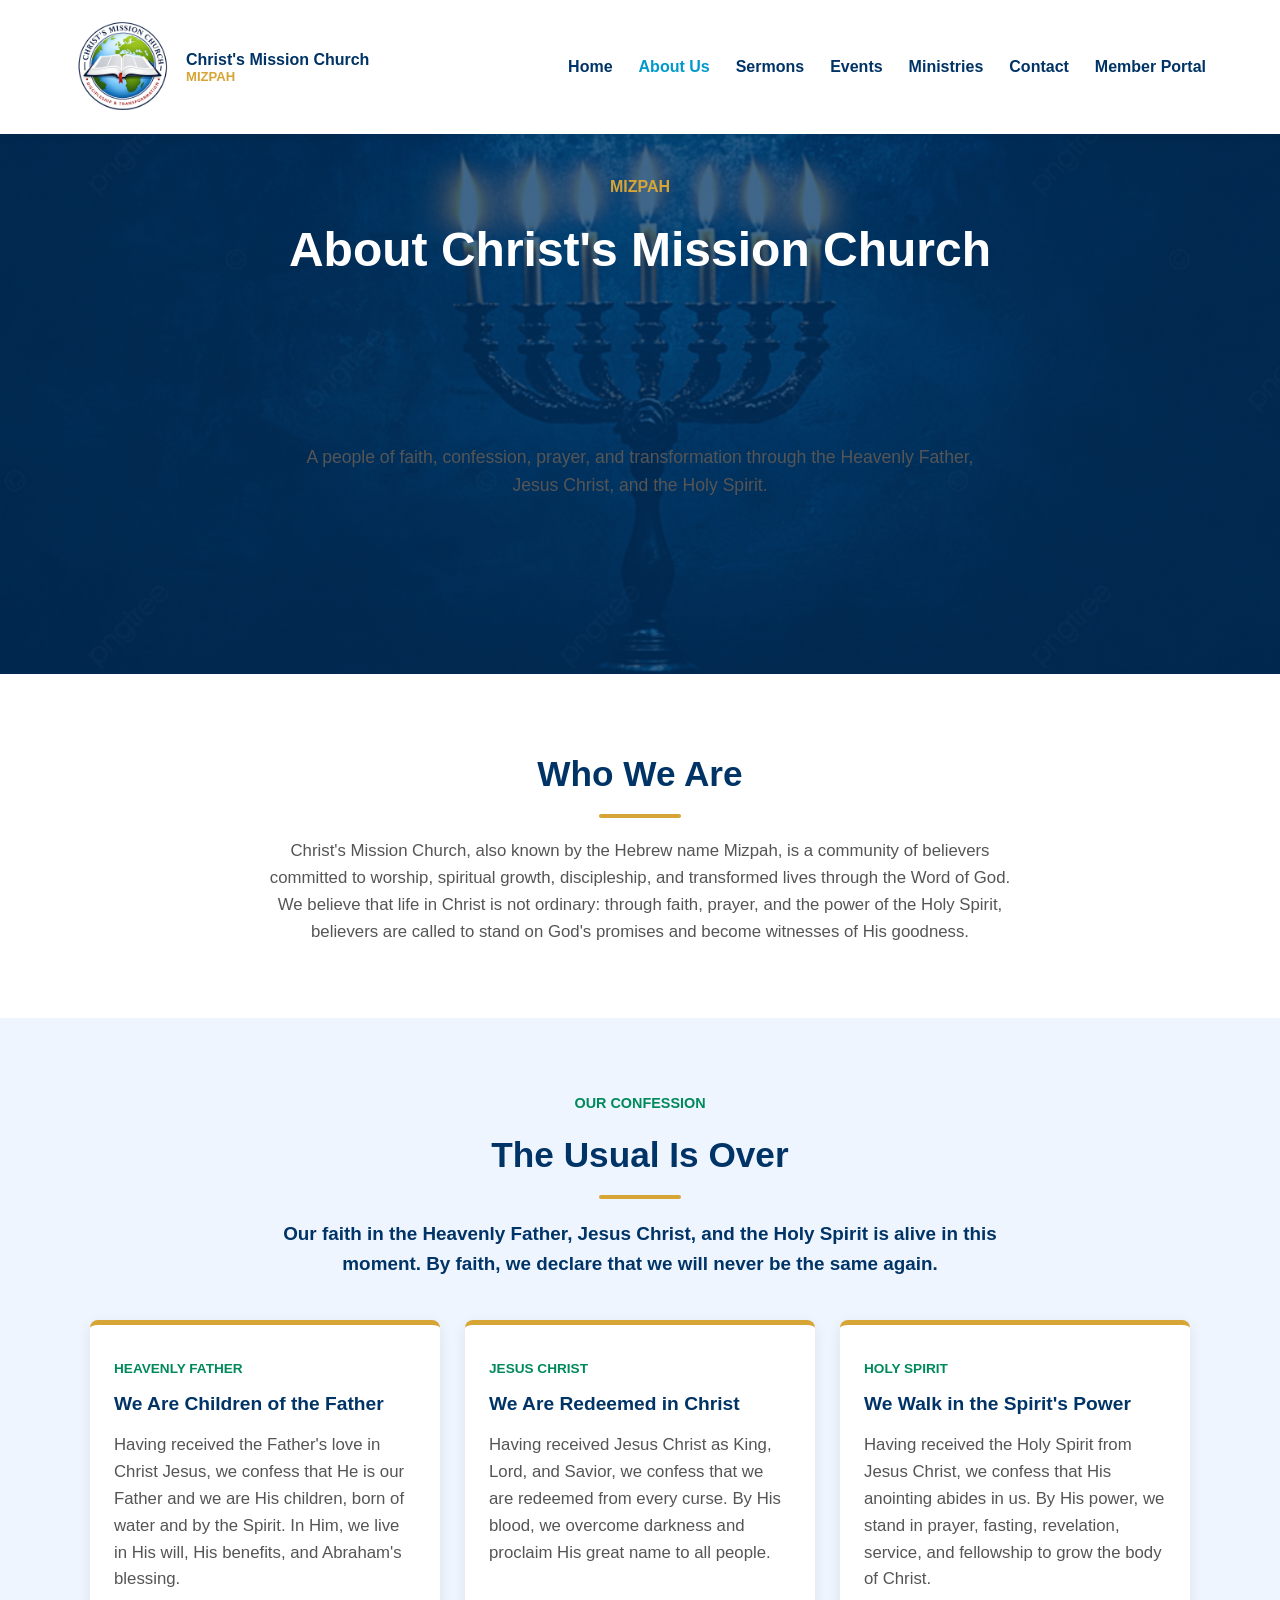
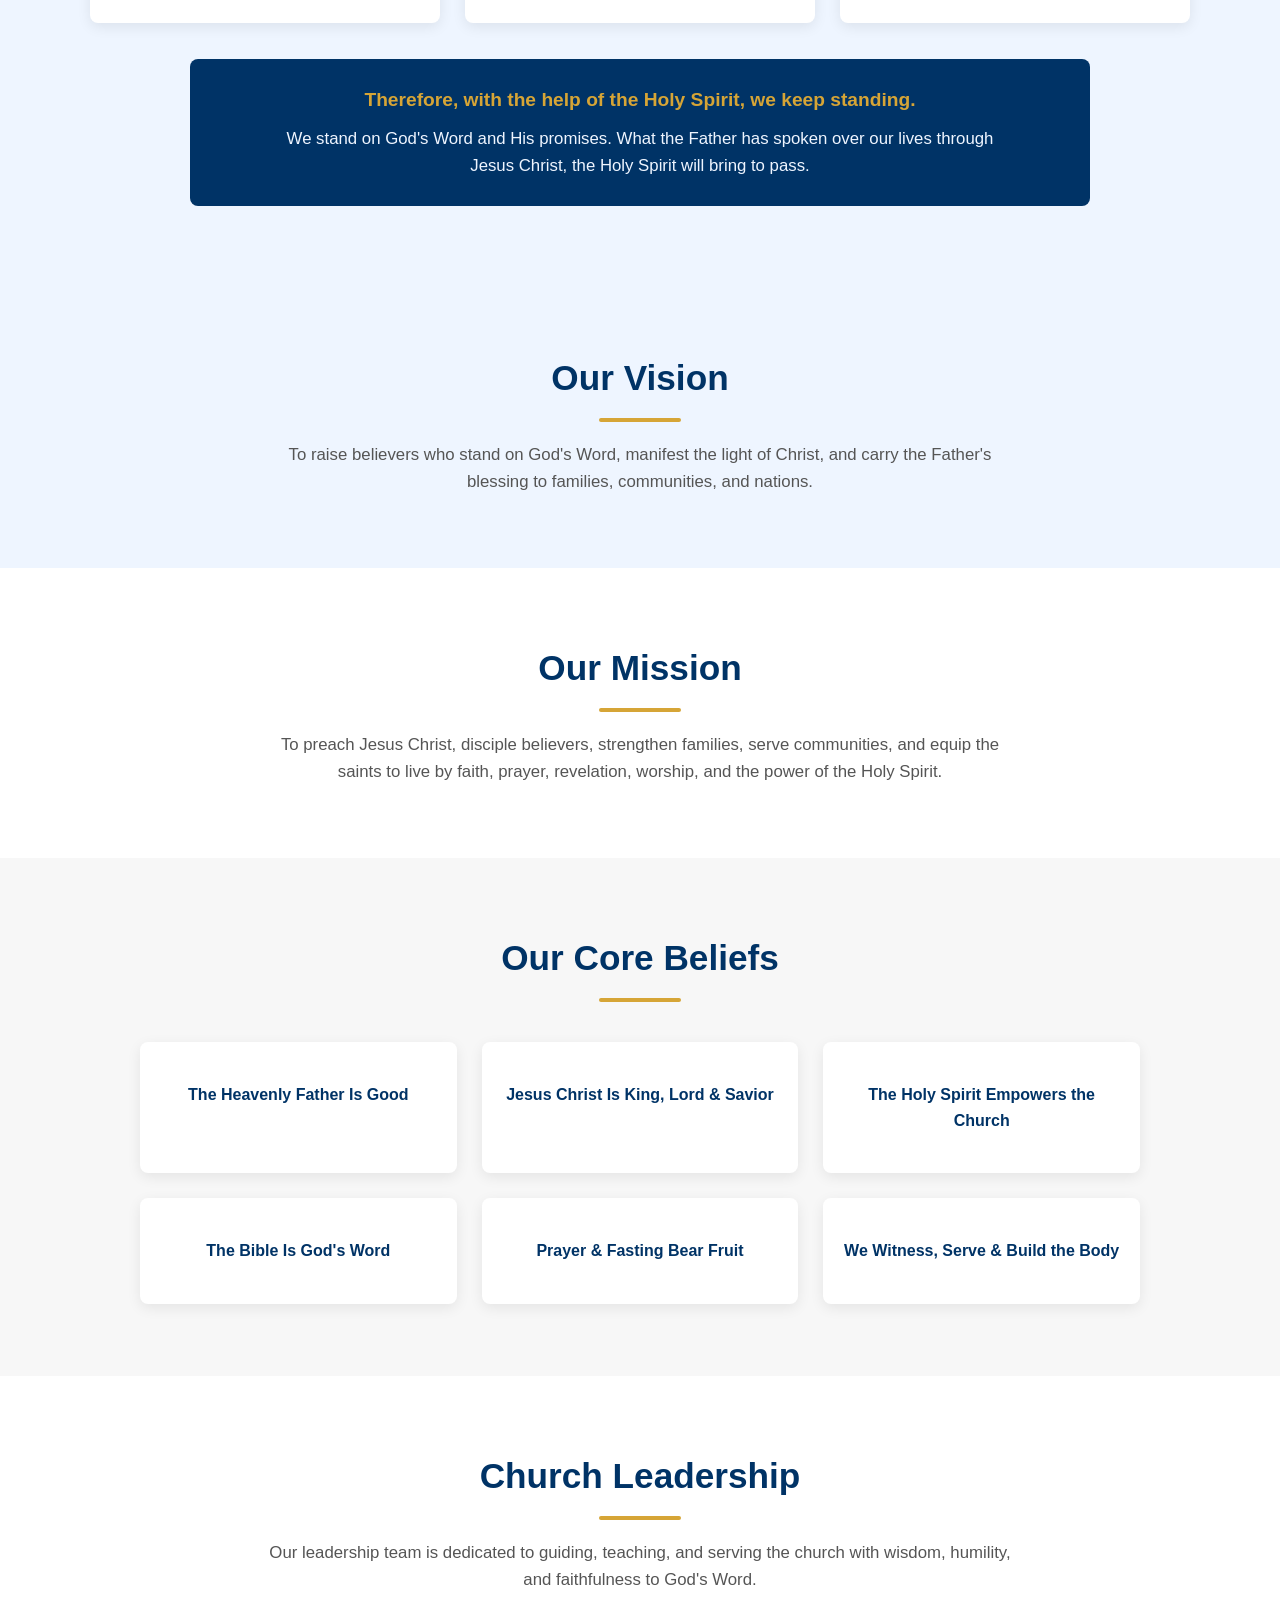
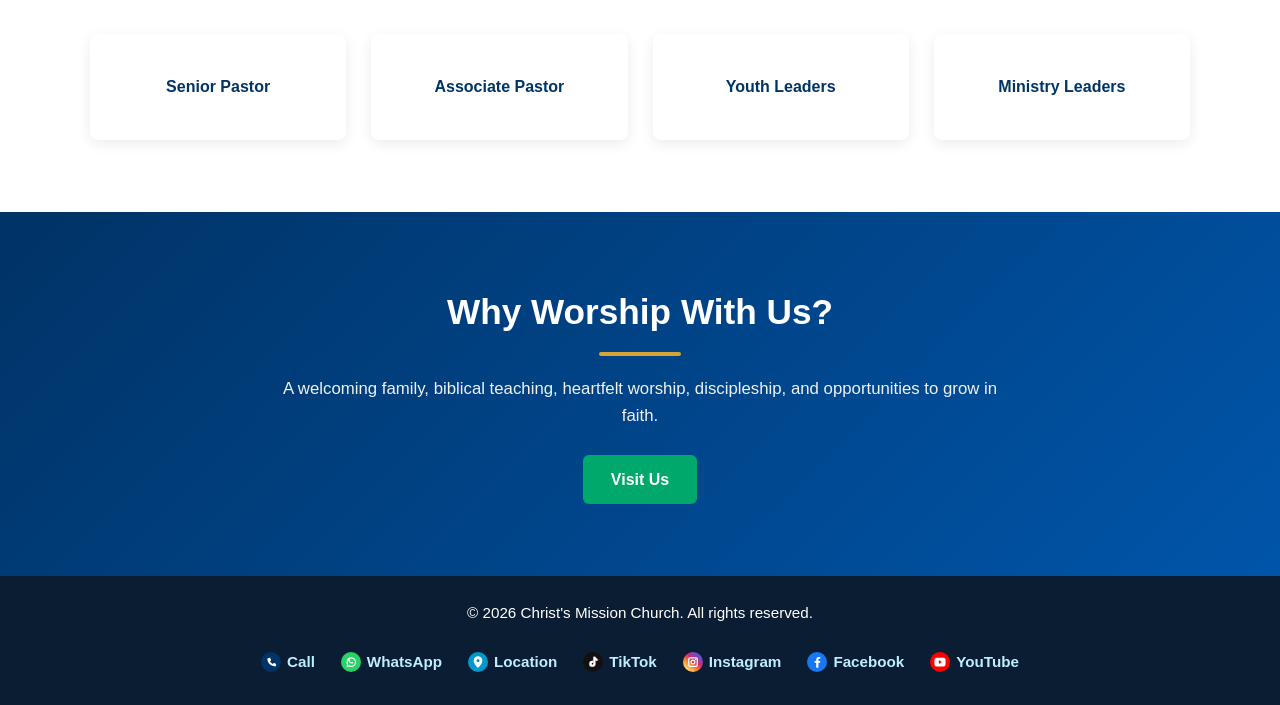
==== about.html @ 1182f3ea "Create clean public website repo" ====
<!DOCTYPE html>
<html lang="en">
<head>
    <meta charset="UTF-8">
    <meta name="viewport" content="width=device-width, initial-scale=1.0">
    <title>About Us | Christ's Mission Church</title>
    <link rel="stylesheet" href="Style/main.css">
</head>
<body>

    <!-- Header -->
    <header>
        <nav class="navbar">
            <div class="logo-container">
                <img src="Images/logo.png" alt="Christ's Mission Church Logo" class="logo">
                <span class="brand-text">Christ's Mission Church <small>Mizpah</small></span>
            </div>

            <button class="menu-toggle" type="button" aria-label="Open navigation menu" aria-controls="primary-navigation" aria-expanded="false">
                <span></span>
                <span></span>
                <span></span>
            </button>

            <ul class="nav-links" id="primary-navigation">
                <li><a href="index.html">Home</a></li>
                <li><a href="about.html">About Us</a></li>
                <li><a href="sermons.html">Sermons</a></li>
                <li><a href="events.html">Events</a></li>
                <li><a href="ministries.html">Ministries</a></li>
                <li><a href="contact.html">Contact</a></li>
                <li><a href="login.html">Member Portal</a></li>
            </ul>
        </nav>
    </header>

    <!-- Hero -->
    <section class="about-hero">
        <span class="hero-kicker">Mizpah</span>
        <h1>About Christ's Mission Church</h1>
        <p>
            A people of faith, confession, prayer, and transformation through
            the Heavenly Father, Jesus Christ, and the Holy Spirit.
        </p>
    </section>

    <!-- Who We Are -->
    <section class="about-section">
        <h2>Who We Are</h2>
        <p>
            Christ's Mission Church, also known by the Hebrew name Mizpah, is a community of believers
            committed to worship, spiritual growth, discipleship, and transformed lives
            through the Word of God. We believe that life in Christ is not ordinary:
            through faith, prayer, and the power of the Holy Spirit, believers are called
            to stand on God's promises and become witnesses of His goodness.
        </p>
    </section>

    <section class="confession-section">
        <span class="section-label">Our Confession</span>
        <h2>The Usual Is Over</h2>
        <p class="confession-lead">
            Our faith in the Heavenly Father, Jesus Christ, and the Holy Spirit is alive
            in this moment. By faith, we declare that we will never be the same again.
        </p>

        <div class="confession-grid">
            <article class="confession-card">
                <span class="card-label">Heavenly Father</span>
                <h3>We Are Children of the Father</h3>
                <p>
                    Having received the Father's love in Christ Jesus, we confess that He
                    is our Father and we are His children, born of water and by the Spirit.
                    In Him, we live in His will, His benefits, and Abraham's blessing.
                </p>
            </article>

            <article class="confession-card">
                <span class="card-label">Jesus Christ</span>
                <h3>We Are Redeemed in Christ</h3>
                <p>
                    Having received Jesus Christ as King, Lord, and Savior, we confess that
                    we are redeemed from every curse. By His blood, we overcome darkness and
                    proclaim His great name to all people.
                </p>
            </article>

            <article class="confession-card">
                <span class="card-label">Holy Spirit</span>
                <h3>We Walk in the Spirit's Power</h3>
                <p>
                    Having received the Holy Spirit from Jesus Christ, we confess that His
                    anointing abides in us. By His power, we stand in prayer, fasting,
                    revelation, service, and fellowship to grow the body of Christ.
                </p>
            </article>
        </div>

        <div class="declaration-band">
            <strong>Therefore, with the help of the Holy Spirit, we keep standing.</strong>
            <p>
                We stand on God's Word and His promises. What the Father has spoken over
                our lives through Jesus Christ, the Holy Spirit will bring to pass.
            </p>
        </div>
    </section>

    <!-- Vision -->
    <section class="vision">
        <h2>Our Vision</h2>
        <p>
            To raise believers who stand on God's Word, manifest the light of Christ,
            and carry the Father's blessing to families, communities, and nations.
        </p>
    </section>

    <!-- Mission -->
    <section class="mission">
        <h2>Our Mission</h2>
        <p>
            To preach Jesus Christ, disciple believers, strengthen families, serve
            communities, and equip the saints to live by faith, prayer, revelation,
            worship, and the power of the Holy Spirit.
        </p>
    </section>

    <!-- Core Beliefs -->
    <section class="beliefs">
        <h2>Our Core Beliefs</h2>

        <div class="belief-grid">
            <div class="card">The Heavenly Father Is Good</div>
            <div class="card">Jesus Christ Is King, Lord &amp; Savior</div>
            <div class="card">The Holy Spirit Empowers the Church</div>
            <div class="card">The Bible Is God's Word</div>
            <div class="card">Prayer &amp; Fasting Bear Fruit</div>
            <div class="card">We Witness, Serve &amp; Build the Body</div>
        </div>
    </section>

    <!-- Leadership -->
    <section class="leadership">
        <h2>Church Leadership</h2>
        <p>
            Our leadership team is dedicated to guiding,
            teaching, and serving the church with wisdom,
            humility, and faithfulness to God's Word.
        </p>

        <div class="leadership-grid">
            <div class="card">Senior Pastor</div>
            <div class="card">Associate Pastor</div>
            <div class="card">Youth Leaders</div>
            <div class="card">Ministry Leaders</div>
        </div>
    </section>

    <!-- Why Join -->
    <section class="cta">
        <h2>Why Worship With Us?</h2>
        <p>
            A welcoming family, biblical teaching,
            heartfelt worship, discipleship, and
            opportunities to grow in faith.
        </p>
        <a href="contact.html" class="btn">Visit Us</a>
    </section>

    <!-- Footer -->
    <footer>
        <div class="footer-content">
            <p>&copy; <span class="current-year">2026</span> Christ's Mission Church. All rights reserved.</p>
            <div class="footer-links">
                <a href="tel:+254722750727"><img src="Images/icon-phone.svg" alt="">Call</a>
                <a href="https://wa.me/254722750727" target="_blank" rel="noopener noreferrer"><img src="Images/icon-whatsapp.svg" alt="">WhatsApp</a>
                <a href="https://maps.app.goo.gl/nSy3ifH5L9tVrJJA7" target="_blank" rel="noopener noreferrer"><img src="Images/icon-location.svg" alt="">Location</a>
                <a href="https://www.tiktok.com/@christmissionchurchmedia" target="_blank" rel="noopener noreferrer"><img src="Images/icon-tiktok.svg" alt="">TikTok</a>
                <a href="https://www.instagram.com/christ_missionchurch" target="_blank" rel="noopener noreferrer"><img src="Images/icon-instagram.svg" alt="">Instagram</a>
                <a href="https://www.facebook.com/share/g/18jx7vKJ1u/" target="_blank" rel="noopener noreferrer"><img src="Images/icon-facebook.svg" alt="">Facebook</a>
                <a href="https://www.youtube.com/@christsmissionchurchke8321" target="_blank" rel="noopener noreferrer"><img src="Images/icon-youtube.svg" alt="">YouTube</a>
            </div>
        </div>
    </footer>

    <script src="Scripts/main.js"></script>
</body>
</html>
---- Style/main.css ----
/* =========================
   GLOBAL RESET
========================= */
* {
    margin: 0;
    padding: 0;
    box-sizing: border-box;
}

body {
    font-family: Arial, Helvetica, sans-serif;
    line-height: 1.6;
    background-color: #f8f9fa;
    color: #222;
}

:root {
    --accent-gold: #d6a536;
}

img {
    max-width: 100%;
}

/* =========================
   NAVBAR
========================= */
header {
    background: #ffffff;
    box-shadow: 0 2px 8px rgba(0, 0, 0, 0.08);
    position: sticky;
    top: 0;
    z-index: 1000;
}

.navbar {
    display: flex;
    justify-content: space-between;
    align-items: center;
    max-width: 1200px;
    margin: auto;
    padding: 15px 30px;
    gap: 24px;
}

.logo-container {
    display: flex;
    align-items: center;
    gap: 12px;
}

.logo {
    width: 104px;
    height: 104px;
    cursor: pointer;
}

.brand-text {
    color: #003366;
    display: flex;
    flex-direction: column;
    font-size: 1rem;
    font-weight: bold;
    line-height: 1.2;
}

.brand-text small {
    color: var(--accent-gold);
    font-size: 0.82rem;
    text-transform: uppercase;
}

.menu-toggle {
    display: none;
    width: 44px;
    height: 44px;
    border: 1px solid #c9d8e8;
    border-radius: 8px;
    background: white;
    cursor: pointer;
    align-items: center;
    justify-content: center;
    flex-direction: column;
    gap: 5px;
}

.menu-toggle span {
    width: 22px;
    height: 2px;
    background: #003366;
    border-radius: 999px;
    transition: transform 0.3s ease, opacity 0.3s ease;
}

.menu-toggle.is-open span:nth-child(1) {
    transform: translateY(7px) rotate(45deg);
}

.menu-toggle.is-open span:nth-child(2) {
    opacity: 0;
}

.menu-toggle.is-open span:nth-child(3) {
    transform: translateY(-7px) rotate(-45deg);
}

.nav-links {
    display: flex;
    list-style: none;
    gap: 18px;
    flex-wrap: wrap;
    justify-content: flex-end;
}

.nav-links li a {
    border-radius: 6px;
    text-decoration: none;
    color: #003366;
    font-weight: 600;
    padding: 8px 4px;
    transition: 0.3s ease;
}

.nav-links li a:hover,
.nav-links li a[aria-current="page"] {
    color: #0099cc;
}

/* =========================
   HERO SECTION
========================= */
.hero {
    min-height: 90vh;
    display: flex;
    flex-direction: column;
    justify-content: center;
    align-items: center;
    text-align: center;

    background: linear-gradient(
            rgba(0, 51, 102, 0.65),
            rgba(0, 51, 102, 0.65)
        ),
        url("../Images/Church-bg.png") center/cover no-repeat;

    color: white;
    padding: 40px 20px;
}

.hero h1 {
    font-size: 3.5rem;
    margin-bottom: 15px;
}

.hero-kicker {
    color: var(--accent-gold);
    display: inline-block;
    font-weight: bold;
    margin-bottom: 12px;
    text-transform: uppercase;
}

.hero p {
    font-size: 1.2rem;
    max-width: 650px;
    margin-bottom: 25px;
}

/* =========================
   BUTTONS
========================= */
.btn,
.btn-secondary {
    display: inline-block;
    padding: 12px 28px;
    border-radius: 6px;
    text-decoration: none;
    font-weight: bold;
    transition: 0.3s ease;
}

.btn {
    background: #00a86b;
    color: white;
}

.btn:hover {
    background: #00895a;
    transform: translateY(-3px);
}

.btn-secondary {
    background: #003366;
    color: white;
    margin-top: 15px;
}

.btn-secondary:hover {
    background: #0055aa;
    transform: translateY(-2px);
}

/* =========================
   GENERAL SECTION STYLING
========================= */
section {
    padding: 72px 20px;
    text-align: center;
}

section h2 {
    font-size: 2.2rem;
    color: #003366;
    margin-bottom: 20px;
}

section > h2::after {
    content: "";
    display: block;
    width: 82px;
    height: 4px;
    margin: 12px auto 0;
    border-radius: 999px;
    background: var(--accent-gold);
}

section p {
    max-width: 750px;
    margin: auto;
    color: #555;
    font-size: 1.05rem;
}

/* =========================
   MISSION
========================= */
.mission {
    background: white;
}

/* =========================
   SERMONS
========================= */
.sermons {
    background: #eef5ff;
}

/* =========================
   EVENTS
========================= */
.events {
    background: white;
}

/* =========================
   MINISTRIES
========================= */
.ministries {
    background: #f7f7f7;
}

.ministry-grid {
    margin-top: 40px;
    display: grid;
    grid-template-columns: repeat(5, 1fr);
    gap: 25px;
    max-width: 1100px;
    margin-left: auto;
    margin-right: auto;
}

.card {
    background: white;
    padding: 40px 20px;
    border-radius: 8px;
    box-shadow: 0 4px 14px rgba(0, 0, 0, 0.08);
    font-weight: bold;
    color: #003366;
    transition: transform 0.3s ease, box-shadow 0.3s ease;
    cursor: pointer;
}

.card:hover {
    transform: translateY(-8px);
    box-shadow: 0 8px 20px rgba(0, 0, 0, 0.15);
}

/* =========================
   CTA SECTION
========================= */
.cta {
    background: linear-gradient(135deg, #003366, #0055aa);
    color: white;
}

.cta h2 {
    color: white;
}

.cta p {
    color: #f1f1f1;
    margin-bottom: 25px;
}

/* =========================
   FOOTER
========================= */
footer {
    background: #0b1d33;
    color: white;
    text-align: center;
    padding: 25px;
    font-size: 0.95rem;
}

.footer-content {
    max-width: 1100px;
    margin: auto;
    display: flex;
    flex-direction: column;
    justify-content: center;
    align-items: center;
    gap: 18px;
    text-align: center;
}

.footer-links {
    display: flex;
    flex-wrap: wrap;
    justify-content: center;
    gap: 10px;
    width: 100%;
}

.footer-links a {
    display: inline-flex;
    align-items: center;
    gap: 6px;
    color: #bfefff;
    font-weight: bold;
    text-decoration: none;
    padding: 6px 8px;
    border-radius: 999px;
}

.footer-links img,
.detail-list img {
    width: 20px;
    height: 20px;
    flex: 0 0 20px;
}

.footer-links a:hover {
    background: rgba(255, 255, 255, 0.08);
    color: var(--accent-gold);
}

/* =========================
   TABLET RESPONSIVE
========================= */
@media (max-width: 992px) {
    .navbar {
        flex-direction: column;
        gap: 20px;
    }

    .nav-links {
        flex-wrap: wrap;
        justify-content: center;
        gap: 15px;
    }

    .hero h1 {
        font-size: 2.8rem;
    }

    .ministry-grid {
        grid-template-columns: repeat(2, 1fr);
    }

    .ministry-grid .card:last-child {
        grid-column: 1 / -1;
    }
}

/* =========================
   MOBILE RESPONSIVE
========================= */
@media (max-width: 768px) {
    .navbar {
        display: grid;
        grid-template-columns: 1fr auto;
        padding: 12px 20px;
        gap: 12px;
    }

    .logo {
        width: 82px;
        height: 82px;
    }

    .brand-text {
        font-size: 0.9rem;
    }

    .menu-toggle {
        display: flex;
        align-self: center;
    }

    .nav-links {
        display: none;
        grid-column: 1 / -1;
        flex-direction: column;
        align-items: center;
        gap: 12px;
        width: 100%;
        padding: 12px 0 8px;
        border-top: 1px solid #e5eef8;
    }

    .nav-links.is-open {
        display: flex;
    }

    .nav-links li a {
        display: block;
        padding: 8px 12px;
    }

    .hero {
        min-height: 75vh;
    }

    .hero h1 {
        font-size: 2.2rem;
    }

    .hero p {
        font-size: 1rem;
    }

    section {
        padding: 56px 20px;
    }

    section h2 {
        font-size: 1.8rem;
    }

    .ministry-grid {
        grid-template-columns: 1fr;
    }

    .ministry-grid .card:last-child {
        grid-column: auto;
    }

    .btn,
    .btn-secondary {
        width: 90%;
        max-width: 300px;
    }

    .footer-content {
        flex-direction: column;
    }
}
/* =========================
   ABOUT HERO
========================= */
.about-hero {
    min-height: 60vh;
    display: flex;
    flex-direction: column;
    justify-content: center;
    align-items: center;
    text-align: center;

    background: linear-gradient(
        rgba(0, 51, 102, 0.75),
        rgba(0, 51, 102, 0.75)
    ),
    url("../Images/Church-bg.png") center/cover no-repeat;

    color: white;
    padding: 40px 20px;
}

.about-hero h1 {
    font-size: 3rem;
    margin-bottom: 20px;
}

.about-hero p {
    max-width: 700px;
    font-size: 1.1rem;
}

/* ABOUT SECTION */
.about-section {
    background: white;
}

/* VISION */
.vision {
    background: #eef5ff;
}

/* CONFESSION */
.confession-section {
    background: #eef5ff;
}

.confession-lead {
    color: #003366;
    font-size: 1.18rem;
    font-weight: 600;
}

.confession-grid {
    display: grid;
    grid-template-columns: repeat(3, 1fr);
    gap: 25px;
    max-width: 1100px;
    margin: 40px auto 0;
}

.confession-card {
    background: white;
    border-radius: 8px;
    border-top: 5px solid var(--accent-gold);
    box-shadow: 0 4px 14px rgba(0, 0, 0, 0.08);
    padding: 30px 24px;
    text-align: left;
}

.confession-card h3 {
    color: #003366;
    font-size: 1.2rem;
    margin-bottom: 12px;
}

.confession-card p {
    margin: 0;
    max-width: none;
}

.declaration-band {
    background: #003366;
    border-radius: 8px;
    color: white;
    margin: 36px auto 0;
    max-width: 900px;
    padding: 26px;
}

.declaration-band strong {
    color: var(--accent-gold);
    display: block;
    font-size: 1.2rem;
    margin-bottom: 10px;
}

.declaration-band p {
    color: #eef5ff;
    margin: 0 auto;
}

/* BELIEFS */
.beliefs {
    background: #f7f7f7;
}

.belief-grid {
    display: grid;
    grid-template-columns: repeat(3, 1fr);
    gap: 25px;
    max-width: 1000px;
    margin: 40px auto 0;
}

/* LEADERSHIP */
.leadership {
    background: white;
}

.leadership-grid {
    margin-top: 40px;
    display: grid;
    grid-template-columns: repeat(4, 1fr);
    gap: 25px;
    max-width: 1100px;
    margin-left: auto;
    margin-right: auto;
}

/* RESPONSIVE */
@media (max-width: 992px) {
    .belief-grid {
        grid-template-columns: repeat(2, 1fr);
    }

    .confession-grid {
        grid-template-columns: 1fr;
    }

    .leadership-grid {
        grid-template-columns: repeat(2, 1fr);
    }
}

@media (max-width: 768px) {
    .about-hero h1 {
        font-size: 2.2rem;
    }

    .belief-grid {
        grid-template-columns: 1fr;
    }

    .leadership-grid {
        grid-template-columns: 1fr;
    }
}

/* =========================
   INNER PAGE HERO
========================= */
.page-hero {
    min-height: 52vh;
    display: flex;
    flex-direction: column;
    justify-content: center;
    align-items: center;
    text-align: center;
    background: linear-gradient(
            rgba(0, 51, 102, 0.78),
            rgba(0, 51, 102, 0.78)
        ),
        url("../Images/Church-bg.png") center/cover no-repeat;
    color: white;
    padding: 40px 20px;
}

.page-hero h1 {
    font-size: 3rem;
    margin-bottom: 16px;
}

.page-hero p {
    color: #f1f7ff;
    max-width: 720px;
    font-size: 1.1rem;
}

/* =========================
   SHARED CONTENT CARDS
========================= */
.content-grid {
    display: grid;
    gap: 25px;
    max-width: 1100px;
    margin: 40px auto 0;
}

.three-column {
    grid-template-columns: repeat(3, 1fr);
}

.four-column {
    grid-template-columns: repeat(auto-fit, minmax(210px, 1fr));
}

.ministry-card-grid {
    grid-template-columns: repeat(5, 1fr);
}

.info-card {
    background: white;
    border-radius: 8px;
    box-shadow: 0 4px 14px rgba(0, 0, 0, 0.08);
    padding: 32px 24px;
    text-align: left;
    border-top: 5px solid var(--accent-gold);
}

.info-card h3 {
    color: #003366;
    font-size: 1.25rem;
    margin-bottom: 12px;
}

.info-card p {
    color: #555;
    font-size: 1rem;
    margin: 0;
}

.card-label {
    display: inline-block;
    color: #00895a;
    font-size: 0.85rem;
    font-weight: bold;
    margin-bottom: 10px;
    text-transform: uppercase;
}

.text-link {
    display: inline-block;
    color: #003366;
    font-weight: bold;
    margin-top: 18px;
    text-decoration: none;
}

.text-link:hover {
    color: #0099cc;
}

/* =========================
   BIBLE STUDY
========================= */
.study-section {
    background: white;
}

.section-label {
    display: inline-block;
    color: #00895a;
    font-size: 0.9rem;
    font-weight: bold;
    margin-bottom: 12px;
    text-transform: uppercase;
}

.study-meta {
    color: #003366;
    font-weight: bold;
    margin-bottom: 28px;
}

.study-overview {
    max-width: 900px;
    margin: 0 auto;
    background: #eef5ff;
    border-left: 6px solid var(--accent-gold);
    border-radius: 8px;
    padding: 28px;
    text-align: left;
}

.study-overview p {
    max-width: none;
    margin: 0;
}

.study-overview p + p {
    margin-top: 16px;
}

.study-grid {
    display: grid;
    grid-template-columns: repeat(2, 1fr);
    gap: 24px;
    max-width: 1100px;
    margin: 40px auto 0;
}

.faith-action-grid {
    grid-template-columns: repeat(3, 1fr);
}

.preview-study-grid {
    grid-template-columns: repeat(3, 1fr);
}

.pentecost-grid {
    max-width: 760px;
    margin-top: 24px;
}

.study-card {
    background: white;
    border-radius: 8px;
    box-shadow: 0 4px 14px rgba(0, 0, 0, 0.08);
    border-top: 5px solid var(--accent-gold);
    padding: 28px;
    text-align: left;
}

.study-card h3 {
    color: #003366;
    font-size: 1.2rem;
    margin-bottom: 12px;
}

.study-card p {
    max-width: none;
    margin: 0;
}

.scripture-list {
    background: #f8f9fa;
    border-radius: 8px;
    margin-top: 20px;
    padding: 18px;
}

.scripture-list strong,
.scripture-list span {
    display: block;
}

.scripture-list strong {
    color: #003366;
    margin-bottom: 6px;
}

.scripture-list span {
    color: #555;
}

.pentecost-card {
    border-top-color: #00a86b;
}

/* =========================
   FULL NOTES
========================= */
.notes-page {
    background: #f8f9fa;
    padding: 72px 20px;
}

.notes-article {
    max-width: 980px;
    margin: auto;
}

.back-link {
    margin-bottom: 24px;
}

.notes-header,
.notes-block {
    background: white;
    border-radius: 8px;
    box-shadow: 0 4px 14px rgba(0, 0, 0, 0.08);
    padding: 34px;
    margin-bottom: 24px;
}

.notes-header {
    border-top: 6px solid var(--accent-gold);
}

.notes-header h2,
.notes-block h3 {
    color: #003366;
}

.notes-header h2 {
    font-size: 2rem;
    margin-bottom: 12px;
}

.notes-header p,
.notes-block p {
    color: #555;
    max-width: none;
    margin: 0;
}

.notes-block p + p {
    margin-top: 16px;
}

.notes-grid {
    display: grid;
    grid-template-columns: repeat(2, 1fr);
    gap: 24px;
}

.notes-grid .notes-block {
    margin-bottom: 0;
}

.scripture-reader-card {
    border-left: 6px solid var(--accent-gold);
    text-align: left;
}

.scripture-reader-heading {
    align-items: flex-start;
    display: flex;
    gap: 18px;
    justify-content: space-between;
}

.scripture-toggle {
    background: white;
    border: 1px solid #c9d8e8;
    border-radius: 999px;
    color: #003366;
    cursor: pointer;
    font: inherit;
    font-weight: bold;
    padding: 8px 16px;
}

.scripture-toggle:hover {
    border-color: var(--accent-gold);
    color: #0055aa;
}

.scripture-viewer-actions {
    align-items: center;
    display: flex;
    flex-wrap: wrap;
    gap: 10px;
    justify-content: flex-end;
}

#scripture-frame-area[hidden] {
    display: none;
}

.scripture-reader-grid {
    display: grid;
    grid-template-columns: repeat(3, 1fr);
    gap: 18px;
    margin-top: 24px;
}

.scripture-reader-grid article {
    background: #eef5ff;
    border-radius: 8px;
    border: 1px solid #c9d8e8;
    padding: 20px;
    text-align: left;
}

.scripture-reader-grid h4 {
    color: #003366;
    margin-bottom: 8px;
}

.scripture-reader-grid p {
    margin: 0;
    max-width: none;
}

.scripture-actions {
    display: grid;
    grid-template-columns: repeat(3, 1fr);
    gap: 10px;
    margin-top: 16px;
}

.scripture-actions button {
    background: #003366;
    border: none;
    border-radius: 999px;
    color: white;
    cursor: pointer;
    font: inherit;
    font-weight: bold;
    min-height: 40px;
    padding: 8px 14px;
    text-align: center;
    width: 100%;
}

.scripture-actions button:hover {
    background: #0055aa;
}

.scripture-viewer {
    background: white;
    border: 1px solid #c9d8e8;
    border-radius: 8px;
    margin-top: 24px;
    overflow: hidden;
}

.scripture-viewer[hidden] {
    display: none;
}

.scripture-viewer-header {
    display: flex;
    justify-content: space-between;
    align-items: center;
    gap: 16px;
    padding: 20px;
}

.scripture-viewer-header h4 {
    color: #003366;
    margin: 0;
}

.scripture-viewer-header a {
    color: #003366;
    font-weight: bold;
    white-space: nowrap;
}

.scripture-viewer iframe {
    border: 0;
    border-top: 1px solid #e5eef8;
    min-height: 520px;
    width: 100%;
}

.scripture-viewer-note {
    font-size: 0.9rem;
    padding: 0 20px 20px;
}

/* =========================
   EVENTS AND SCHEDULES
========================= */
.event-updates {
    background: white;
    padding-bottom: 28px;
}

.event-alert {
    max-width: 1100px;
    margin: 0 auto 28px;
    background: #003366;
    border-left: 6px solid var(--accent-gold);
    border-radius: 8px;
    color: white;
    font-weight: bold;
    padding: 18px 22px;
    text-align: left;
}

.event-alert[hidden] {
    display: none;
}

.event-summary-grid {
    display: grid;
    grid-template-columns: repeat(2, 1fr);
    gap: 24px;
    max-width: 1100px;
    margin: auto;
}

.event-summary-card {
    background: #eef5ff;
    border-radius: 8px;
    border-left: 6px solid var(--accent-gold);
    padding: 28px;
    text-align: left;
}

.event-summary-card h2 {
    color: #003366;
    font-size: 1.5rem;
    margin-bottom: 12px;
}

.event-summary-card h2::after {
    display: none;
}

.event-summary-card p {
    margin: 0;
    max-width: none;
}

.special-event-grid {
    max-width: 1100px;
    margin: 40px auto 0;
}

.special-event-card {
    align-items: center;
    background: white;
    border-radius: 8px;
    border-top: 5px solid var(--accent-gold);
    box-shadow: 0 4px 14px rgba(0, 0, 0, 0.08);
    display: grid;
    gap: 28px;
    grid-template-columns: minmax(260px, 360px) 1fr;
    padding: 24px;
    text-align: left;
}

.special-event-card img {
    background: #f7edc8;
    border-radius: 8px;
    height: auto;
    max-height: 560px;
    object-fit: contain;
    width: 100%;
}

.special-event-card h3 {
    color: #003366;
    font-size: 1.8rem;
    margin-bottom: 12px;
}

.special-event-card p {
    margin: 0 0 14px;
    max-width: none;
}

.event-card.is-today,
.feast-card.is-today,
.special-event-card.is-today {
    outline: 3px solid var(--accent-gold);
    outline-offset: 4px;
}

.today-badge {
    align-self: flex-start;
    background: var(--accent-gold);
    border-radius: 999px;
    color: #0b1d33;
    display: inline-block;
    font-size: 0.78rem;
    font-weight: bold;
    margin-bottom: 12px;
    padding: 5px 10px;
    text-transform: uppercase;
}

.calendar-actions {
    display: flex;
    flex-wrap: wrap;
    flex: 0 0 auto;
    flex-direction: row;
    gap: 10px;
    margin-top: 18px;
    padding: 0;
}

.feast-card .calendar-actions {
    padding: 0;
}

.calendar-actions a {
    border: 1px solid #c9d8e8;
    border-radius: 999px;
    color: #003366;
    font-size: 0.9rem;
    font-weight: bold;
    padding: 8px 12px;
    text-decoration: none;
}

.calendar-actions a:hover {
    border-color: var(--accent-gold);
    color: #0055aa;
}

.feasts-section {
    background: #eef5ff;
}

.feasts-section > p {
    margin-bottom: 18px;
}

.feast-grid {
    display: grid;
    grid-template-columns: repeat(4, 1fr);
    gap: 24px;
    max-width: 1180px;
    margin: 40px auto 0;
}

.feast-card {
    display: flex;
    flex-direction: column;
    overflow: hidden;
    min-height: 100%;
    background: white;
    border-radius: 8px;
    box-shadow: 0 4px 14px rgba(0, 0, 0, 0.08);
    text-align: left;
}

.feast-card img {
    width: 100%;
    aspect-ratio: 16 / 10;
    object-fit: cover;
    background: #c9d8e8;
}

.pentecost-feast img {
    object-position: center top;
}

.feast-card div {
    display: flex;
    flex: 1;
    flex-direction: column;
    padding: 24px;
}

.feast-card h3 {
    color: #003366;
    font-size: 1.2rem;
    margin-bottom: 10px;
}

.feast-card p {
    max-width: none;
    margin: 0;
}

.feast-card small {
    display: block;
    margin-top: auto;
    padding-top: 16px;
    color: #003366;
    font-weight: bold;
}

.feast-date {
    color: #00895a;
    font-weight: bold;
    margin-bottom: 10px;
}

.source-note {
    background: white;
    border-radius: 8px;
    color: #003366;
    max-width: 760px;
    margin-top: 32px;
    padding: 16px 20px;
    border-left: 6px solid var(--accent-gold);
}

.source-note a {
    color: #003366;
    font-weight: bold;
}

.event-list {
    display: grid;
    gap: 22px;
    grid-template-columns: repeat(2, 1fr);
    max-width: 1100px;
    margin: 40px auto 0;
}

.event-list .event-card:first-child {
    grid-column: 1 / -1;
}

.event-card {
    display: grid;
    grid-template-columns: 96px 1fr;
    gap: 24px;
    align-items: stretch;
    background: white;
    border-radius: 8px;
    box-shadow: 0 4px 14px rgba(0, 0, 0, 0.08);
    padding: 24px;
    text-align: left;
    height: 100%;
}

.event-date {
    background: #003366;
    border-radius: 8px;
    color: white;
    min-height: 88px;
    display: flex;
    flex-direction: column;
    justify-content: center;
    align-items: center;
    height: 100%;
}

.event-date span {
    font-weight: bold;
    color: #bfefff;
}

.event-date strong {
    font-size: 1.6rem;
}

.event-card h3 {
    color: #003366;
    margin-bottom: 8px;
}

.event-card p {
    margin: 0;
    max-width: none;
}

.schedule-band {
    background: white;
}

.schedule-list {
    max-width: 900px;
    margin: 35px auto 0;
    display: grid;
    grid-template-columns: repeat(3, 1fr);
    gap: 18px;
}

.teaching-list {
    max-width: 760px;
    grid-template-columns: repeat(2, 1fr);
}

.schedule-note {
    background: #eef5ff;
    border-radius: 8px;
    color: #003366;
    margin-top: 24px;
    max-width: 760px;
    padding: 18px 22px;
}

.service-order {
    max-width: 950px;
    margin: 40px auto 0;
    display: grid;
    grid-template-columns: repeat(2, 1fr);
    gap: 18px;
    text-align: left;
}

.schedule-list div,
.detail-list div,
.service-order div {
    background: #eef5ff;
    border-radius: 8px;
    padding: 22px;
}

.schedule-list strong,
.schedule-list span,
.detail-list strong,
.detail-list span,
.service-order strong,
.service-order span {
    display: block;
}

.schedule-list strong,
.detail-list strong,
.service-order strong {
    color: #003366;
    margin-bottom: 6px;
}

.detail-list a {
    display: inline-flex;
    align-items: center;
    gap: 8px;
    color: #003366;
    font-weight: bold;
    text-decoration: none;
}

.detail-list a:hover {
    color: #0099cc;
}

.contact-link-row {
    display: flex;
    flex-wrap: wrap;
    gap: 14px;
}

/* =========================
   CONTACT
========================= */
.contact-section {
    background: #eef5ff;
}

.contact-layout {
    display: grid;
    grid-template-columns: 1fr 1fr;
    gap: 35px;
    max-width: 1100px;
    margin: auto;
    text-align: left;
}

.contact-details,
.contact-form {
    background: white;
    border-radius: 8px;
    box-shadow: 0 4px 14px rgba(0, 0, 0, 0.08);
    padding: 34px;
}

.contact-details h2 {
    text-align: left;
}

.contact-form h2 {
    text-align: left;
    margin-bottom: 20px;
}

.contact-details p {
    margin: 0;
}

.detail-list {
    display: grid;
    gap: 16px;
    margin-top: 28px;
}

.contact-form {
    display: flex;
    flex-direction: column;
}

.form-row {
    display: grid;
    grid-template-columns: repeat(2, 1fr);
    gap: 16px;
}

.contact-form label {
    color: #003366;
    font-weight: bold;
    margin-bottom: 8px;
}

.contact-form input,
.contact-form select,
.contact-form textarea {
    border: 1px solid #c9d8e8;
    border-radius: 6px;
    font: inherit;
    margin-bottom: 18px;
    padding: 12px 14px;
    width: 100%;
}

.contact-form input:focus,
.contact-form select:focus,
.contact-form textarea:focus {
    border-color: #0099cc;
    outline: 2px solid rgba(0, 153, 204, 0.15);
}

.contact-form button {
    border: none;
    cursor: pointer;
    align-self: flex-start;
}

.map-panel {
    grid-column: 1 / -1;
    min-height: 220px;
    border-radius: 8px;
    padding: 34px;
    display: flex;
    align-items: center;
    justify-content: space-between;
    gap: 24px;
    text-align: left;
    background: linear-gradient(
            rgba(0, 51, 102, 0.76),
            rgba(0, 51, 102, 0.76)
        ),
        url("../Images/Church-bg.png") center/cover no-repeat;
    color: white;
}

.map-panel h2,
.map-panel p {
    color: white;
    margin: 0;
    text-align: left;
}

.map-panel p {
    margin-top: 8px;
}

/* =========================
   ADMIN PROTOTYPE
========================= */
.portal-page {
    background: #eef5ff;
    padding: 72px 20px;
}

.portal-panel {
    max-width: 620px;
    margin: auto;
    background: white;
    border-radius: 8px;
    box-shadow: 0 4px 14px rgba(0, 0, 0, 0.08);
    padding: 34px;
    text-align: left;
}

.wide-panel {
    max-width: 980px;
}

.portal-panel h2 {
    color: #003366;
    margin-bottom: 18px;
    text-align: center;
}

.portal-panel > .section-label {
    display: block;
    text-align: center;
}

.portal-form {
    display: flex;
    flex-direction: column;
}

.portal-form label {
    color: #003366;
    font-weight: bold;
    margin-bottom: 8px;
}

.portal-form input,
.portal-form select,
.portal-form textarea {
    border: 1px solid #c9d8e8;
    border-radius: 6px;
    font: inherit;
    margin-bottom: 18px;
    padding: 12px 14px;
    width: 100%;
}

.portal-form input:focus,
.portal-form select:focus,
.portal-form textarea:focus {
    border-color: #0099cc;
    outline: 2px solid rgba(0, 153, 204, 0.15);
}

.portal-form button {
    border: none;
    cursor: pointer;
    align-self: flex-start;
}

.portal-helper,
.approval-note {
    margin: 18px 0 0;
    max-width: none;
    text-align: center;
}

.portal-helper a {
    color: #003366;
    font-weight: bold;
}

.coming-soon-banner {
    background: #eef5ff;
    border-left: 6px solid var(--accent-gold);
    border-radius: 8px;
    margin-bottom: 22px;
    padding: 18px;
}

.coming-soon-banner strong {
    color: #003366;
    display: block;
    margin-bottom: 6px;
}

.coming-soon-banner p {
    margin: 0;
    max-width: none;
}

.disabled-btn,
.btn:disabled,
.btn-secondary:disabled,
.admin-member-row button:disabled {
    cursor: not-allowed;
    opacity: 0.65;
    transform: none;
}

.portal-form input:disabled,
.portal-form textarea:disabled,
.portal-form select:disabled,
.contact-form input:disabled,
.contact-form textarea:disabled,
.contact-form select:disabled {
    background: #f2f5f8;
    color: #777;
}

.admin-member-table {
    display: grid;
    gap: 12px;
    margin-top: 28px;
}

.admin-member-row {
    display: grid;
    grid-template-columns: 1.5fr 1fr 1fr auto;
    gap: 14px;
    align-items: center;
    background: #eef5ff;
    border-radius: 8px;
    padding: 16px;
}

.admin-member-row button {
    background: #003366;
    border: none;
    border-radius: 999px;
    color: white;
    cursor: pointer;
    font: inherit;
    font-weight: bold;
    padding: 8px 14px;
}

.table-head {
    background: #003366;
    color: white;
    font-weight: bold;
}

.admin-page {
    background: #eef5ff;
    padding: 72px 20px;
}

.admin-panel {
    max-width: 1000px;
    margin: auto;
    background: white;
    border-radius: 8px;
    box-shadow: 0 4px 14px rgba(0, 0, 0, 0.08);
    padding: 34px;
    text-align: left;
}

.admin-intro {
    margin-bottom: 28px;
}

.admin-intro h2 {
    color: #003366;
    margin-bottom: 12px;
}

.admin-intro p {
    max-width: 760px;
    margin: 0;
}

.admin-form {
    display: flex;
    flex-direction: column;
}

.admin-form label {
    color: #003366;
    font-weight: bold;
    margin-bottom: 8px;
}

.admin-form input,
.admin-form textarea {
    border: 1px solid #c9d8e8;
    border-radius: 6px;
    font: inherit;
    margin-bottom: 18px;
    padding: 12px 14px;
    width: 100%;
}

.admin-form input:focus,
.admin-form textarea:focus {
    border-color: #0099cc;
    outline: 2px solid rgba(0, 153, 204, 0.15);
}

.admin-form .btn-secondary {
    border: none;
    cursor: pointer;
    align-self: flex-start;
    margin-bottom: 22px;
}

.admin-preview-card {
    background: #eef5ff;
    border-left: 6px solid var(--accent-gold);
    border-radius: 8px;
    padding: 24px;
}

.admin-preview-card h3 {
    color: #003366;
    margin-bottom: 10px;
}

.admin-preview-card p {
    margin: 0;
    max-width: none;
}

/* =========================
   PAGE RESPONSIVE
========================= */
@media (max-width: 992px) {
    .three-column,
    .four-column,
    .feast-grid,
    .event-summary-grid,
    .scripture-reader-grid,
    .study-grid,
    .schedule-list,
    .service-order,
    .contact-layout {
        grid-template-columns: repeat(2, 1fr);
    }

    .ministry-card-grid {
        grid-template-columns: repeat(2, 1fr);
    }

    .ministry-card-grid .info-card:last-child {
        grid-column: 1 / -1;
    }

    .faith-action-grid {
        grid-template-columns: repeat(3, 1fr);
    }

    .preview-study-grid {
        grid-template-columns: repeat(3, 1fr);
    }
}

@media (max-width: 768px) {
    .page-hero {
        min-height: 45vh;
    }

    .page-hero h1 {
        font-size: 2.2rem;
    }

    .three-column,
    .four-column,
    .feast-grid,
    .event-summary-grid,
    .scripture-reader-grid,
    .study-grid,
    .preview-study-grid,
    .ministry-card-grid,
    .notes-grid,
    .schedule-list,
    .service-order,
    .contact-layout {
        grid-template-columns: 1fr;
    }

    .ministry-card-grid .info-card:last-child {
        grid-column: auto;
    }

    .study-overview,
    .study-card,
    .notes-header,
    .notes-block {
        text-align: center;
    }

    .scripture-reader-card,
    .scripture-reader-grid article {
        text-align: left;
    }

    .scripture-reader-heading {
        flex-direction: column;
    }

    .scripture-actions {
        grid-template-columns: repeat(3, minmax(0, 1fr));
    }

    .service-order {
        text-align: center;
    }

    .event-card {
        grid-template-columns: 1fr;
        text-align: center;
    }

    .event-list {
        grid-template-columns: 1fr;
    }

    .special-event-card {
        grid-template-columns: 1fr;
        text-align: center;
    }

    .event-list .event-card:first-child {
        grid-column: auto;
    }

    .info-card,
    .contact-details,
    .contact-form {
        text-align: center;
    }

    .contact-details h2 {
        text-align: center;
    }

    .contact-form h2 {
        text-align: center;
    }

    .form-row {
        grid-template-columns: 1fr;
        gap: 0;
    }

    .contact-form button {
        align-self: center;
    }

    .map-panel {
        flex-direction: column;
        text-align: center;
    }

    .map-panel h2,
    .map-panel p {
        text-align: center;
    }

    .admin-panel,
    .admin-intro,
    .admin-form,
    .admin-preview-card,
    .portal-panel {
        text-align: center;
    }

    .admin-form .btn-secondary,
    .portal-form button {
        align-self: center;
    }

    .scripture-viewer-header {
        align-items: flex-start;
        flex-direction: column;
    }

    .admin-member-row {
        grid-template-columns: 1fr;
        text-align: center;
    }
}
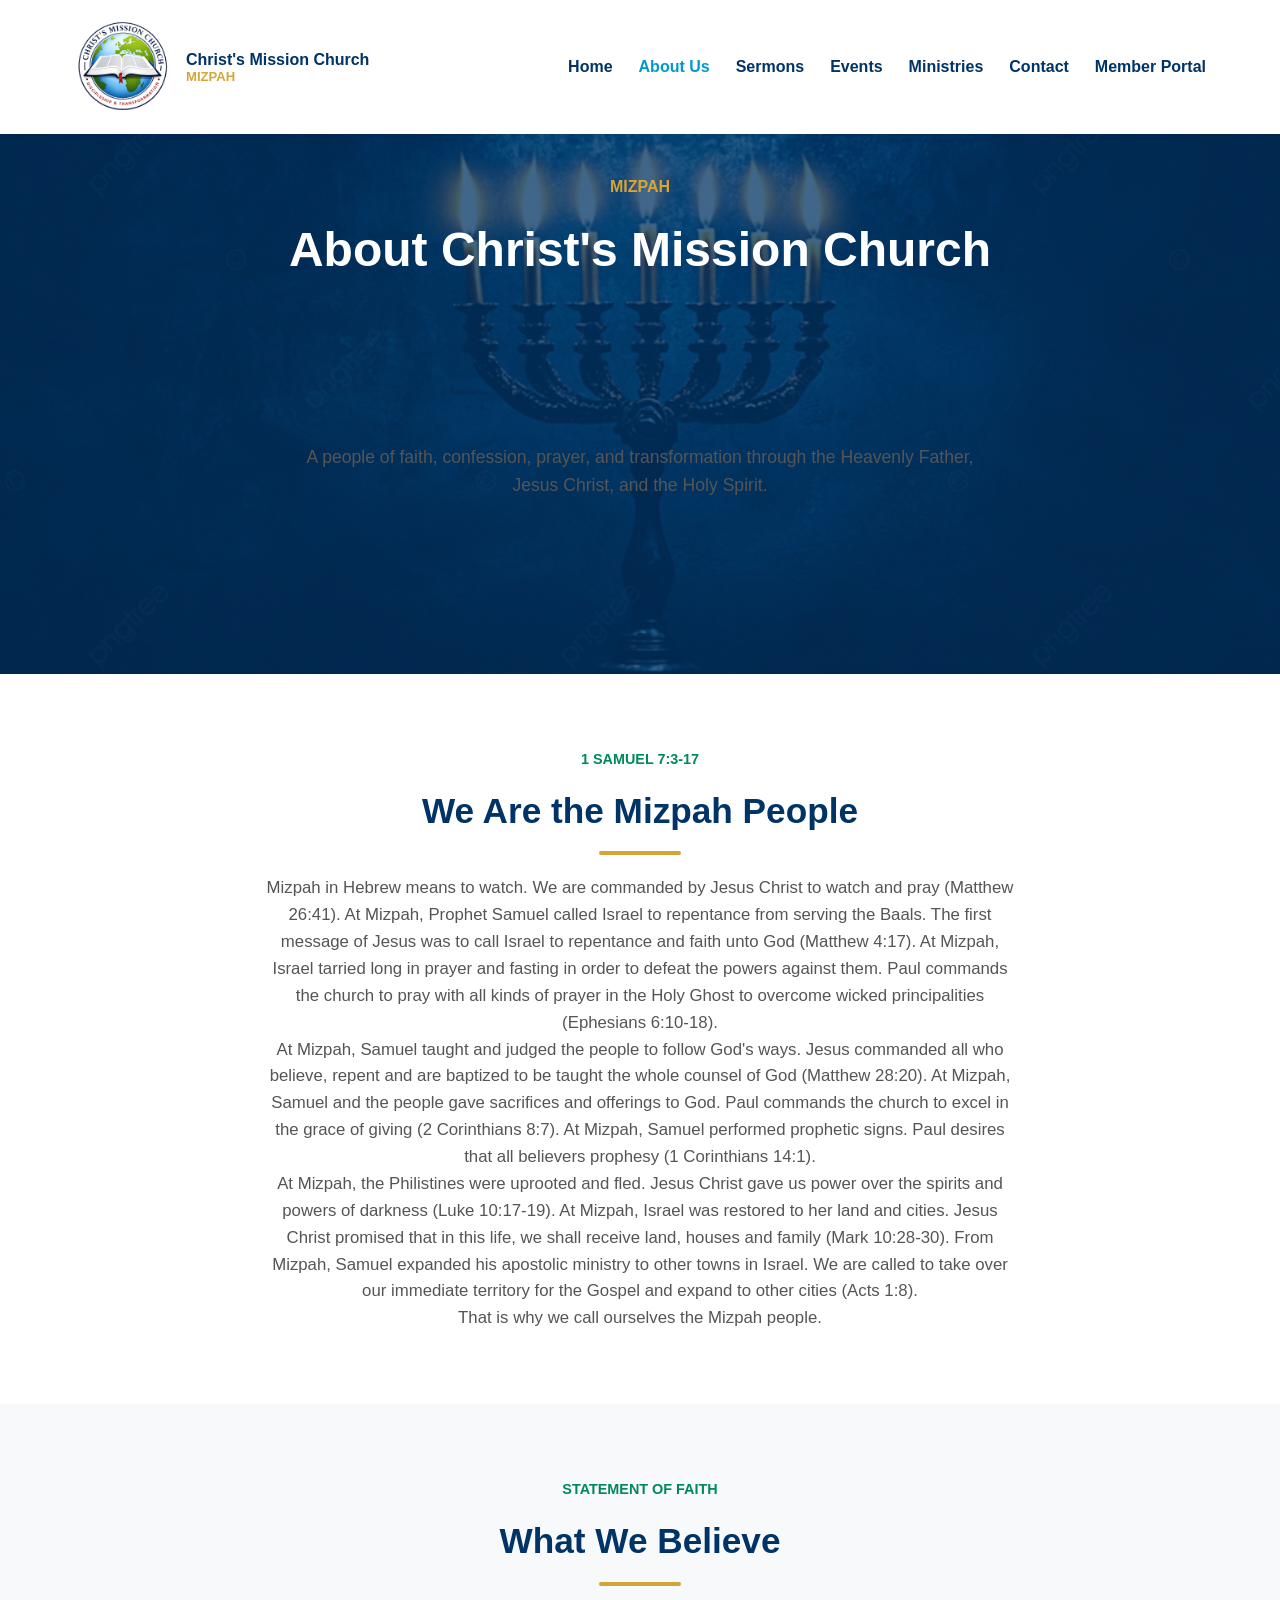
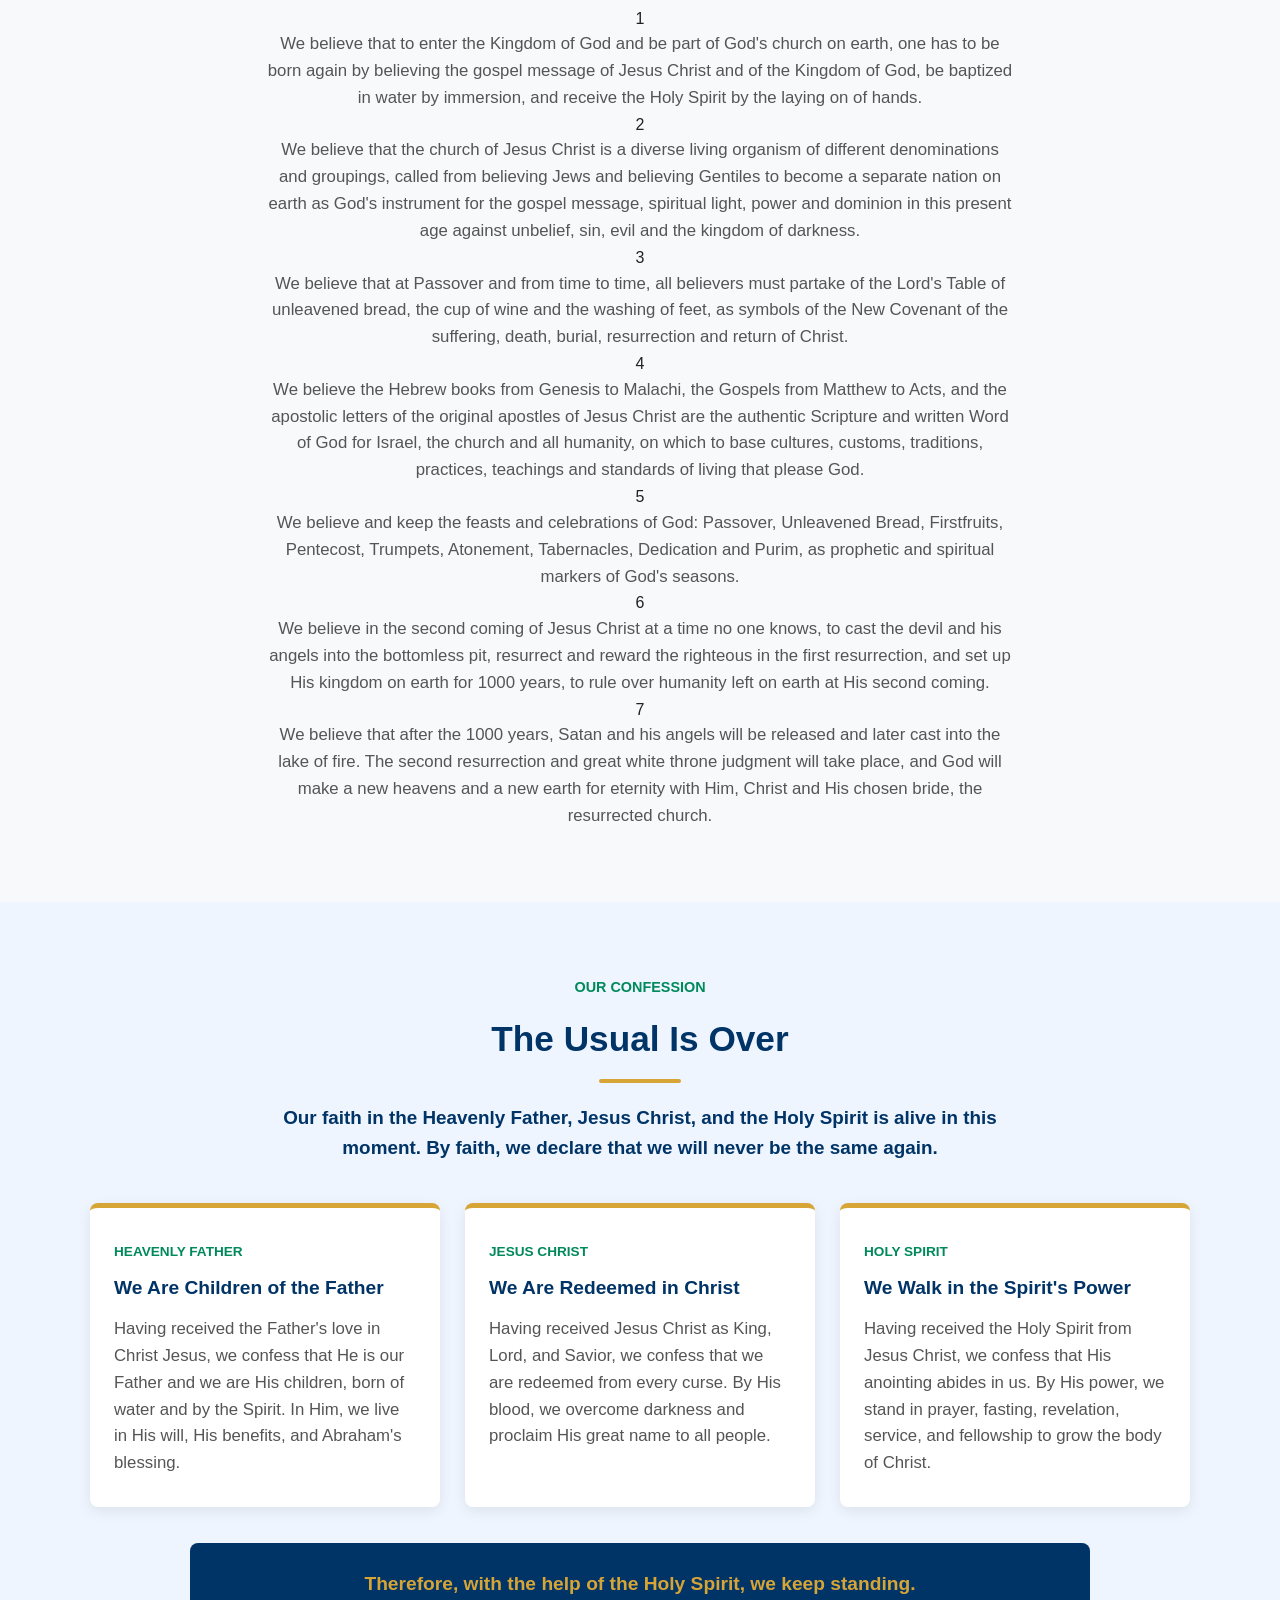
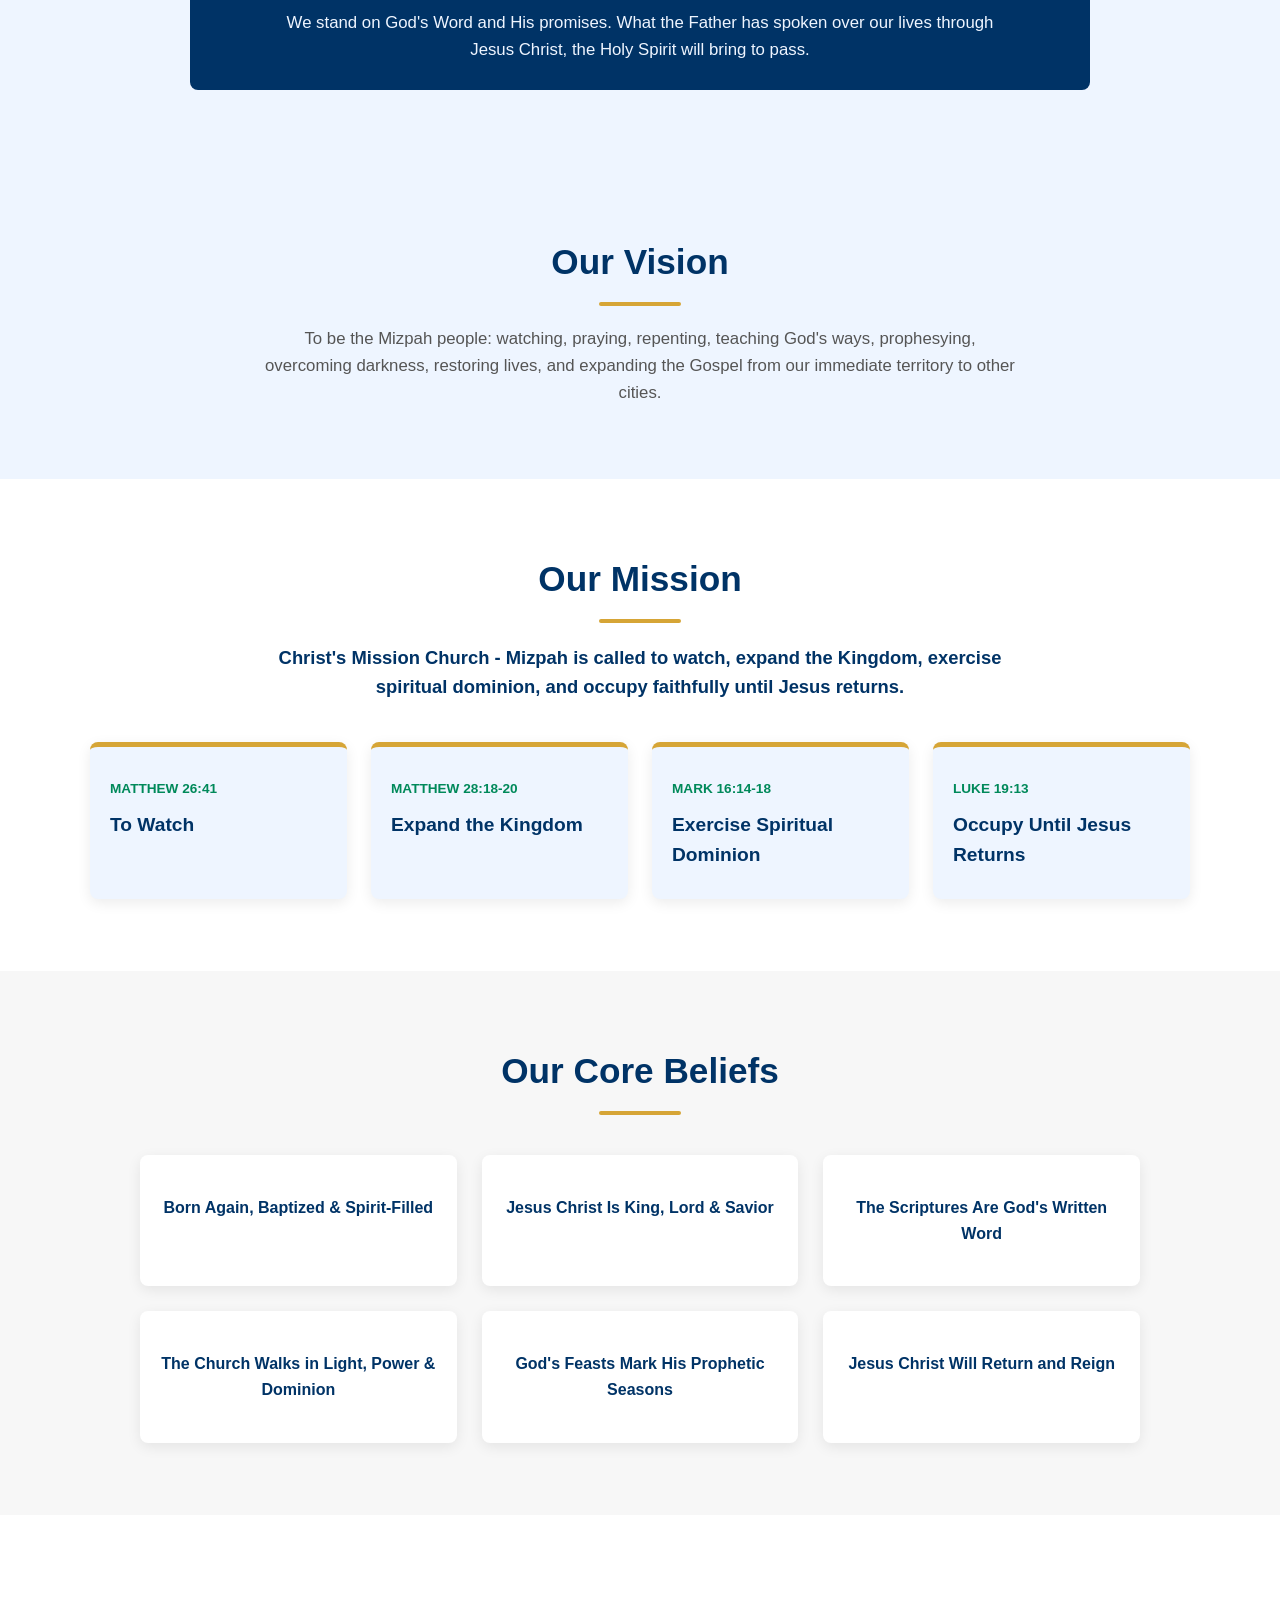
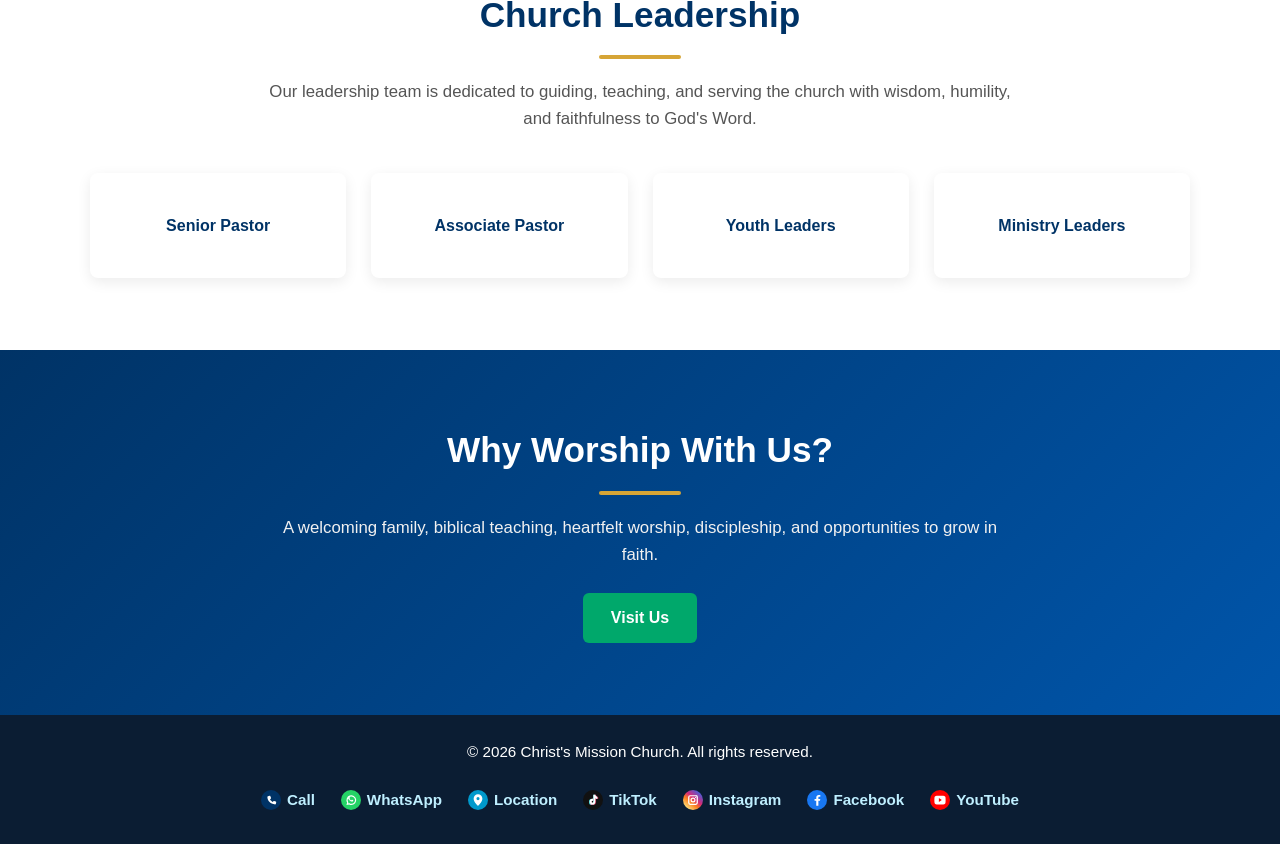
==== commit a07e9b54: "Align about page mission vision and faith structure" ====
--- a/about.html
+++ b/about.html
@@ -46,14 +46,115 @@
 
     <!-- Who We Are -->
     <section class="about-section">
-        <h2>Who We Are</h2>
-        <p>
-            Christ's Mission Church, also known by the Hebrew name Mizpah, is a community of believers
-            committed to worship, spiritual growth, discipleship, and transformed lives
-            through the Word of God. We believe that life in Christ is not ordinary:
-            through faith, prayer, and the power of the Holy Spirit, believers are called
-            to stand on God's promises and become witnesses of His goodness.
-        </p>
+        <span class="section-label">1 Samuel 7:3-17</span>
+        <h2>We Are the Mizpah People</h2>
+        <p>
+            Mizpah in Hebrew means to watch. We are commanded by Jesus Christ to watch
+            and pray (Matthew 26:41). At Mizpah, Prophet Samuel called Israel to
+            repentance from serving the Baals. The first message of Jesus was to call
+            Israel to repentance and faith unto God (Matthew 4:17). At Mizpah, Israel
+            tarried long in prayer and fasting in order to defeat the powers against them.
+            Paul commands the church to pray with all kinds of prayer in the Holy Ghost
+            to overcome wicked principalities (Ephesians 6:10-18).
+        </p>
+        <p>
+            At Mizpah, Samuel taught and judged the people to follow God's ways. Jesus
+            commanded all who believe, repent and are baptized to be taught the whole
+            counsel of God (Matthew 28:20). At Mizpah, Samuel and the people gave
+            sacrifices and offerings to God. Paul commands the church to excel in the
+            grace of giving (2 Corinthians 8:7). At Mizpah, Samuel performed prophetic
+            signs. Paul desires that all believers prophesy (1 Corinthians 14:1).
+        </p>
+        <p>
+            At Mizpah, the Philistines were uprooted and fled. Jesus Christ gave us
+            power over the spirits and powers of darkness (Luke 10:17-19). At Mizpah,
+            Israel was restored to her land and cities. Jesus Christ promised that in
+            this life, we shall receive land, houses and family (Mark 10:28-30). From
+            Mizpah, Samuel expanded his apostolic ministry to other towns in Israel.
+            We are called to take over our immediate territory for the Gospel and expand
+            to other cities (Acts 1:8).
+        </p>
+        <p>
+            That is why we call ourselves the Mizpah people.
+        </p>
+    </section>
+
+    <section class="faith-section">
+        <span class="section-label">Statement of Faith</span>
+        <h2>What We Believe</h2>
+
+        <div class="faith-list">
+            <article class="faith-card">
+                <span>1</span>
+                <p>
+                    We believe that to enter the Kingdom of God and be part of God's church
+                    on earth, one has to be born again by believing the gospel message of
+                    Jesus Christ and of the Kingdom of God, be baptized in water by immersion,
+                    and receive the Holy Spirit by the laying on of hands.
+                </p>
+            </article>
+
+            <article class="faith-card">
+                <span>2</span>
+                <p>
+                    We believe that the church of Jesus Christ is a diverse living organism
+                    of different denominations and groupings, called from believing Jews and
+                    believing Gentiles to become a separate nation on earth as God's instrument
+                    for the gospel message, spiritual light, power and dominion in this present
+                    age against unbelief, sin, evil and the kingdom of darkness.
+                </p>
+            </article>
+
+            <article class="faith-card">
+                <span>3</span>
+                <p>
+                    We believe that at Passover and from time to time, all believers must partake
+                    of the Lord's Table of unleavened bread, the cup of wine and the washing of feet,
+                    as symbols of the New Covenant of the suffering, death, burial, resurrection
+                    and return of Christ.
+                </p>
+            </article>
+
+            <article class="faith-card">
+                <span>4</span>
+                <p>
+                    We believe the Hebrew books from Genesis to Malachi, the Gospels from Matthew
+                    to Acts, and the apostolic letters of the original apostles of Jesus Christ are
+                    the authentic Scripture and written Word of God for Israel, the church and all
+                    humanity, on which to base cultures, customs, traditions, practices, teachings
+                    and standards of living that please God.
+                </p>
+            </article>
+
+            <article class="faith-card">
+                <span>5</span>
+                <p>
+                    We believe and keep the feasts and celebrations of God: Passover, Unleavened Bread,
+                    Firstfruits, Pentecost, Trumpets, Atonement, Tabernacles, Dedication and Purim,
+                    as prophetic and spiritual markers of God's seasons.
+                </p>
+            </article>
+
+            <article class="faith-card">
+                <span>6</span>
+                <p>
+                    We believe in the second coming of Jesus Christ at a time no one knows, to cast
+                    the devil and his angels into the bottomless pit, resurrect and reward the righteous
+                    in the first resurrection, and set up His kingdom on earth for 1000 years, to rule
+                    over humanity left on earth at His second coming.
+                </p>
+            </article>
+
+            <article class="faith-card">
+                <span>7</span>
+                <p>
+                    We believe that after the 1000 years, Satan and his angels will be released and
+                    later cast into the lake of fire. The second resurrection and great white throne
+                    judgment will take place, and God will make a new heavens and a new earth for
+                    eternity with Him, Christ and His chosen bride, the resurrected church.
+                </p>
+            </article>
+        </div>
     </section>
 
     <section class="confession-section">
@@ -109,19 +210,41 @@
     <section class="vision">
         <h2>Our Vision</h2>
         <p>
-            To raise believers who stand on God's Word, manifest the light of Christ,
-            and carry the Father's blessing to families, communities, and nations.
+            To be the Mizpah people: watching, praying, repenting, teaching God's ways,
+            prophesying, overcoming darkness, restoring lives, and expanding the Gospel
+            from our immediate territory to other cities.
         </p>
     </section>
 
     <!-- Mission -->
-    <section class="mission">
+    <section class="mission home-mission">
         <h2>Our Mission</h2>
         <p>
-            To preach Jesus Christ, disciple believers, strengthen families, serve
-            communities, and equip the saints to live by faith, prayer, revelation,
-            worship, and the power of the Holy Spirit.
-        </p>
+            Christ's Mission Church - Mizpah is called to watch, expand the Kingdom,
+            exercise spiritual dominion, and occupy faithfully until Jesus returns.
+        </p>
+
+        <div class="mission-grid">
+            <article class="mission-card">
+                <span class="card-label">Matthew 26:41</span>
+                <h3>To Watch</h3>
+            </article>
+
+            <article class="mission-card">
+                <span class="card-label">Matthew 28:18-20</span>
+                <h3>Expand the Kingdom</h3>
+            </article>
+
+            <article class="mission-card">
+                <span class="card-label">Mark 16:14-18</span>
+                <h3>Exercise Spiritual Dominion</h3>
+            </article>
+
+            <article class="mission-card">
+                <span class="card-label">Luke 19:13</span>
+                <h3>Occupy Until Jesus Returns</h3>
+            </article>
+        </div>
     </section>
 
     <!-- Core Beliefs -->
@@ -129,12 +252,12 @@
         <h2>Our Core Beliefs</h2>
 
         <div class="belief-grid">
-            <div class="card">The Heavenly Father Is Good</div>
+            <div class="card">Born Again, Baptized &amp; Spirit-Filled</div>
             <div class="card">Jesus Christ Is King, Lord &amp; Savior</div>
-            <div class="card">The Holy Spirit Empowers the Church</div>
-            <div class="card">The Bible Is God's Word</div>
-            <div class="card">Prayer &amp; Fasting Bear Fruit</div>
-            <div class="card">We Witness, Serve &amp; Build the Body</div>
+            <div class="card">The Scriptures Are God's Written Word</div>
+            <div class="card">The Church Walks in Light, Power &amp; Dominion</div>
+            <div class="card">God's Feasts Mark His Prophetic Seasons</div>
+            <div class="card">Jesus Christ Will Return and Reign</div>
         </div>
     </section>
 
--- a/Style/main.css
+++ b/Style/main.css
@@ -236,6 +236,35 @@
 ========================= */
 .mission {
     background: white;
+}
+
+.home-mission > p {
+    color: #003366;
+    font-size: 1.15rem;
+    font-weight: 600;
+}
+
+.mission-grid {
+    display: grid;
+    gap: 24px;
+    grid-template-columns: repeat(4, 1fr);
+    margin: 40px auto 0;
+    max-width: 1100px;
+}
+
+.mission-card {
+    background: #eef5ff;
+    border-radius: 8px;
+    border-top: 5px solid var(--accent-gold);
+    box-shadow: 0 4px 14px rgba(0, 0, 0, 0.08);
+    padding: 28px 20px;
+    text-align: left;
+}
+
+.mission-card h3 {
+    color: #003366;
+    font-size: 1.2rem;
+    margin: 0;
 }
 
 /* =========================
@@ -597,6 +626,10 @@
 
 /* RESPONSIVE */
 @media (max-width: 992px) {
+    .mission-grid {
+        grid-template-columns: repeat(2, 1fr);
+    }
+
     .belief-grid {
         grid-template-columns: repeat(2, 1fr);
     }
@@ -616,6 +649,10 @@
     }
 
     .belief-grid {
+        grid-template-columns: 1fr;
+    }
+
+    .mission-grid {
         grid-template-columns: 1fr;
     }
 
@@ -759,6 +796,54 @@
     margin-top: 16px;
 }
 
+.study-archive-section {
+    background: white;
+}
+
+.archive-grid {
+    grid-template-columns: repeat(auto-fit, minmax(260px, 1fr));
+}
+
+.archive-card {
+    padding: 24px 22px;
+}
+
+.archive-meta {
+    color: #003366;
+    font-size: 0.95rem;
+    font-weight: bold;
+    margin-top: 8px;
+}
+
+.study-detail-nav {
+    display: flex;
+    flex-wrap: wrap;
+    gap: 12px;
+    justify-content: space-between;
+    margin-bottom: 20px;
+}
+
+.study-detail-nav:last-child {
+    margin-bottom: 0;
+    margin-top: 24px;
+}
+
+.study-nav-link {
+    background: #eef5ff;
+    border: 1px solid #c9d8e8;
+    border-radius: 999px;
+    color: #003366;
+    display: inline-flex;
+    font-weight: bold;
+    padding: 10px 16px;
+    text-decoration: none;
+}
+
+.study-nav-link:hover {
+    border-color: var(--accent-gold);
+    color: #0055aa;
+}
+
 .study-grid {
     display: grid;
     grid-template-columns: repeat(2, 1fr);
@@ -973,6 +1058,22 @@
 }
 
 .scripture-actions button:hover {
+    background: #0055aa;
+}
+
+.scripture-link-actions a {
+    background: #003366;
+    border-radius: 999px;
+    color: white;
+    display: inline-flex;
+    font-weight: bold;
+    justify-content: center;
+    min-height: 40px;
+    padding: 8px 14px;
+    text-decoration: none;
+}
+
+.scripture-link-actions a:hover {
     background: #0055aa;
 }
 
